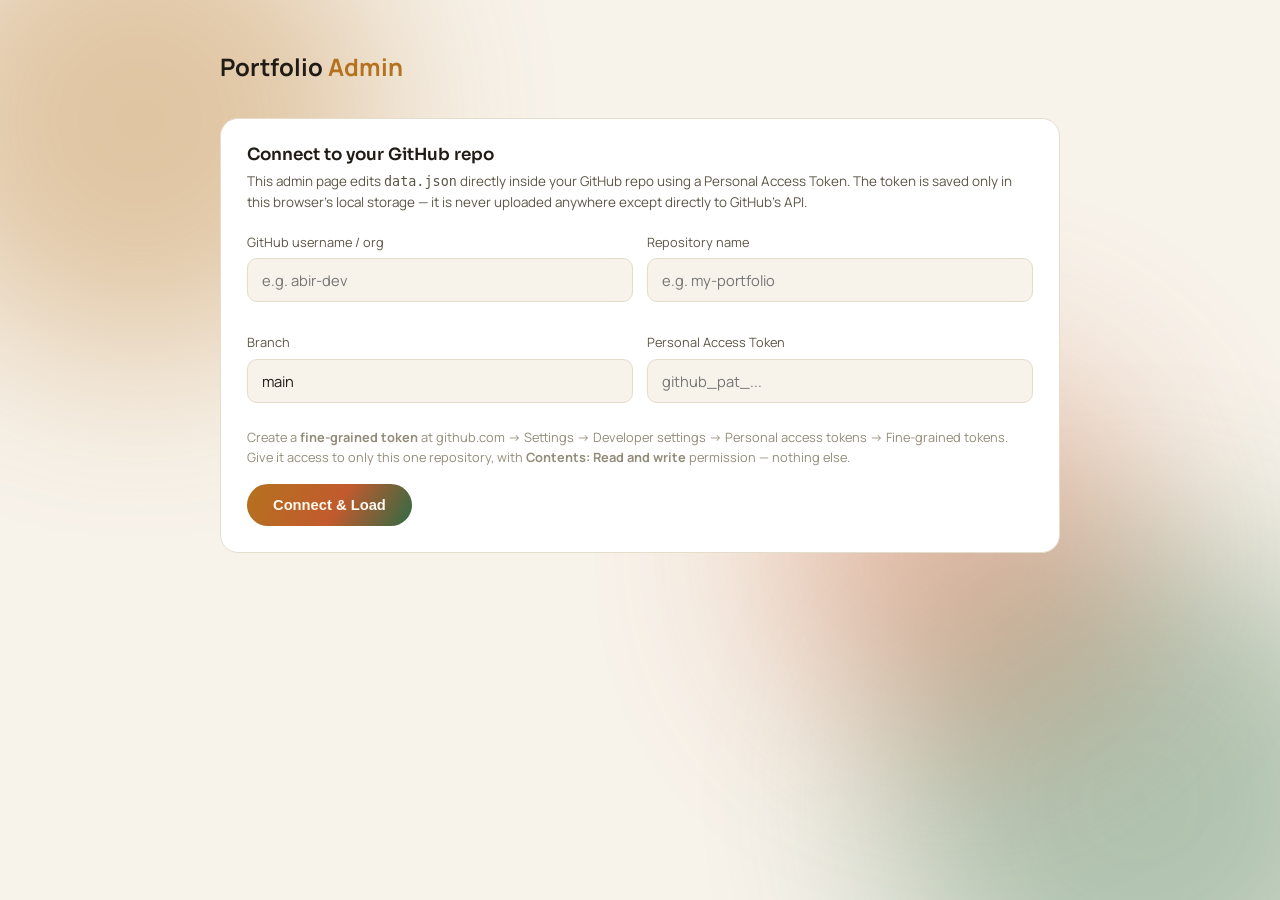
==== admin.html @ fbde4cf9 "Add files via upload" ====
<!DOCTYPE html>
<html lang="en">
<head>
<meta charset="UTF-8">
<meta name="viewport" content="width=device-width, initial-scale=1.0">
<title>Admin — Portfolio Content Editor</title>
<meta name="robots" content="noindex, nofollow">
<link rel="preconnect" href="https://fonts.googleapis.com">
<link rel="preconnect" href="https://fonts.gstatic.com" crossorigin>
<link href="https://fonts.googleapis.com/css2?family=Sora:wght@500;600;700;800&family=Manrope:wght@400;500;600;700&display=swap" rel="stylesheet">
<link rel="stylesheet" href="style.css">
</head>
<body class="admin">
<div class="bg-blobs"><div class="blob b1"></div><div class="blob b2"></div><div class="blob b3"></div></div>

<div class="admin-wrap">
  <div class="admin-header">
    <div class="admin-title">Portfolio <span>Admin</span></div>
    <div id="connState" style="font-size:.82rem;color:var(--text-dim)"></div>
  </div>

  <!-- Setup / connect panel -->
  <div class="panel" id="setupPanel">
    <h2>Connect to your GitHub repo</h2>
    <p class="hint">This admin page edits <code>data.json</code> directly inside your GitHub repo using a Personal Access Token. The token is saved only in this browser's local storage — it is never uploaded anywhere except directly to GitHub's API.</p>
    <div class="grid-2">
      <div class="field">
        <label>GitHub username / org</label>
        <input id="cfgOwner" placeholder="e.g. abir-dev">
      </div>
      <div class="field">
        <label>Repository name</label>
        <input id="cfgRepo" placeholder="e.g. my-portfolio">
      </div>
      <div class="field">
        <label>Branch</label>
        <input id="cfgBranch" placeholder="main" value="main">
      </div>
      <div class="field">
        <label>Personal Access Token</label>
        <input id="cfgToken" type="password" placeholder="github_pat_...">
      </div>
    </div>
    <p class="locked-note">Create a <b>fine-grained token</b> at github.com → Settings → Developer settings → Personal access tokens → Fine-grained tokens. Give it access to only this one repository, with <b>Contents: Read and write</b> permission — nothing else.</p>
    <div style="margin-top:16px;display:flex;gap:10px;flex-wrap:wrap;">
      <button class="btn btn-primary" id="btnConnect">Connect & Load</button>
      <button class="btn btn-ghost" id="btnForget" style="display:none;">Forget saved token</button>
    </div>
    <div class="status-msg" id="setupStatus"></div>
  </div>

  <!-- Editor (hidden until loaded) -->
  <div id="editor" style="display:none;">

    <div class="panel">
      <h2>Profile</h2>
      <p class="hint">Core details shown in the hero and about section.</p>
      <div class="grid-2">
        <div class="field"><label>Full name</label><input id="pName"></div>
        <div class="field"><label>Short name (used in "Hi, I'm ___")</label><input id="pShortName"></div>
        <div class="field"><label>Title / role</label><input id="pTitle"></div>
        <div class="field"><label>Location</label><input id="pLocation"></div>
        <div class="field"><label>Email</label><input id="pEmail"></div>
        <div class="field"><label>Phone numbers (comma separated, for display only)</label><input id="pPhones"></div>
        <div class="field" style="grid-column:1/-1"><label>Photo path (upload the image to the assets/ folder in GitHub first, then point here)</label><input id="pPhoto"></div>
        <div class="field" style="grid-column:1/-1"><label>CV file path (upload your CV PDF to assets/ in GitHub, then point here — powers the "Curriculum Vitae" download button)</label><input id="pCv"></div>
      </div>
      <div class="field"><label>Summary</label><textarea id="pSummary" rows="3"></textarea></div>
    </div>

    <div class="panel">
      <h2>Achievements</h2>
      <p class="hint">Shown as a bold highlight band under About — a big number/value plus what it means. Keep values short (e.g. "3+", "50K+", "98%").</p>
      <div id="achievementsList"></div>
      <button class="btn btn-sm" id="btnAddAchievement">+ Add achievement</button>
    </div>

    <div class="panel">
      <h2>Work / Projects gallery</h2>
      <p class="hint">Organize your real work into folders (categories) people can browse — e.g. Graphic Design, Motion Video Editing. First upload each image to the <code>assets/</code> folder in GitHub (an <code>assets/work/</code> subfolder keeps things tidy), then reference its path here. Leave a folder empty and the site shows a friendly "nothing here yet" placeholder.</p>
      <div id="foldersList"></div>
      <button class="btn btn-sm" id="btnAddFolder">+ Add folder</button>
    </div>

    <div class="panel">
      <h2>Business ventures / links</h2>
      <p class="hint">Add or remove the business pages you want to showcase — e.g. Khalifa, 1% Solution, Sa'ādah. Leave URL blank to show "Link coming soon".</p>
      <div id="venturesList"></div>
      <button class="btn btn-sm" id="btnAddVenture">+ Add venture</button>
    </div>

    <div class="panel">
      <h2>Connect / social links</h2>
      <p class="hint">These show up as icon buttons in your Contact section and footer. Add as many as you like — WhatsApp numbers, Facebook, Instagram, LinkedIn, Telegram, email, Behance, or any other website.</p>
      <div id="socialsList"></div>
      <button class="btn btn-sm" id="btnAddSocial">+ Add social link</button>
    </div>

    <div class="panel">
      <h2>Skills</h2>
      <div id="skillsList"></div>
      <button class="btn btn-sm" id="btnAddSkillGroup">+ Add skill group</button>
    </div>

    <div class="panel">
      <h2>Experience</h2>
      <div id="expList"></div>
      <button class="btn btn-sm" id="btnAddExp">+ Add job</button>
    </div>

    <div class="panel">
      <h2>Education</h2>
      <div id="eduList"></div>
      <button class="btn btn-sm" id="btnAddEdu">+ Add education</button>
    </div>

    <div class="save-bar">
      <div class="save-bar-inner">
        <span id="saveHint" style="font-size:.82rem;color:var(--text-dim)">Unsaved changes are kept only in this tab until you save.</span>
        <button class="btn btn-primary btn-sm" id="btnSave">Save to GitHub</button>
      </div>
    </div>
    <div class="status-msg" id="saveStatus" style="max-width:640px;margin:14px auto 0;"></div>
  </div>
</div>

<script src="admin.js"></script>
</body>
</html>
---- style.css ----
/* ===== Design tokens =====
   Theme is time-driven (Bangladesh clock), not OS preference — see script.js.
   Default (bare :root) = LIGHT (daytime 6am-6pm). [data-theme="dark"] = night. */
:root{
  --bg: #f7f2ea;
  --bg-alt: #f1ebe0;
  --surface: #ffffff;
  --surface-2: #f4eee3;
  --border: #e5ddcc;
  --text: #201c15;
  --text-dim: #5c5647;
  --text-faint: #928c7a;
  --accent: #b5721e;
  --accent-2: #2f6b45;
  --accent-3: #c15a2e;
  --danger: #c23a52;
  --accent-rgb: 181,114,30;
  --accent2-rgb: 47,107,69;
  --accent3-rgb: 193,90,46;
  --danger-rgb: 194,58,82;
  --bg-rgb: 247,242,234;
  --ink-rgb: 20,16,8;
  --grain-rgb: 20,16,8;
  --grad: linear-gradient(120deg, var(--accent), var(--accent-3) 55%, var(--accent-2));
  --shadow: 0 20px 50px -24px rgba(var(--ink-rgb),.22);
  --btn-ink: #fff9f0;
  /* Fixed (non-theme-swapped) accent constants, for surfaces that are
     intentionally inverted relative to the page (e.g. the achievements band) */
  --accent-on-dark: #f2b544;
  --accent-on-light: #b5721e;
  --achieve-accent: var(--accent-on-dark);
  --radius: 18px;
  --radius-sm: 12px;
  --maxw: 1120px;
  --ease: cubic-bezier(.16,.84,.44,1);
}

:root[data-theme="dark"]{
  --bg: #0b0d13;
  --bg-alt: #10131b;
  --surface: #161923;
  --surface-2: #1c202c;
  --border: #292d3a;
  --text: #f0efe9;
  --text-dim: #a3a2ab;
  --text-faint: #6f6e78;
  --accent: #f2b544;
  --accent-2: #4ade80;
  --accent-3: #e8935a;
  --danger: #f2617a;
  --accent-rgb: 242,181,68;
  --accent2-rgb: 74,222,128;
  --accent3-rgb: 232,147,90;
  --danger-rgb: 242,97,122;
  --bg-rgb: 11,13,19;
  --ink-rgb: 0,0,0;
  --grain-rgb: 255,255,255;
  --shadow: 0 20px 60px -20px rgba(0,0,0,.6);
  --btn-ink: #171208;
  --achieve-accent: var(--accent-on-light);
}

*,*::before,*::after{ box-sizing: border-box; }
html{ scroll-behavior: smooth; }
body{
  margin:0;
  background: var(--bg);
  color: var(--text);
  font-family: 'Manrope', -apple-system, BlinkMacSystemFont, 'Segoe UI', Roboto, sans-serif;
  line-height: 1.6;
  -webkit-font-smoothing: antialiased;
  overflow-x: hidden;
  transition: background .5s var(--ease), color .5s var(--ease);
}
h1,h2,h3,h4,.brand,.stat b{ font-family: 'Sora', 'Manrope', sans-serif; text-wrap: balance; }
img{ max-width:100%; display:block; }
a{ color: inherit; text-decoration: none; }
h1,h2,h3,h4{ margin:0; line-height:1.15; font-weight:600; }
p{ margin:0; }
ul{ margin:0; padding:0; list-style:none; }
.container{ max-width: var(--maxw); margin: 0 auto; padding: 0 24px; }
section{ position: relative; padding: 120px 0; }
@media (max-width: 720px){ section{ padding: 80px 0; } }

/* ===== Background ambience ===== */
.bg-blobs{ position: fixed; inset:0; z-index:-2; overflow:hidden; background: var(--bg); }
.blob{
  position:absolute; border-radius:50%; filter: blur(90px); opacity:.35;
  animation: float 18s ease-in-out infinite;
}
.blob.b1{ width:480px; height:480px; background: var(--accent); top:-120px; left:-100px; }
.blob.b2{ width:520px; height:520px; background: var(--accent-2); bottom:-160px; right:-120px; animation-delay: -6s; }
.blob.b3{ width:380px; height:380px; background: var(--accent-3); top:40%; left:60%; animation-delay: -12s; }
@keyframes float{
  0%,100%{ transform: translate(0,0) scale(1); }
  33%{ transform: translate(30px,-40px) scale(1.08); }
  66%{ transform: translate(-25px,25px) scale(0.95); }
}
.grain{ position: fixed; inset:0; z-index:-1; pointer-events:none;
  background-image: radial-gradient(rgba(var(--grain-rgb),.045) 1px, transparent 1px);
  background-size: 3px 3px; }

/* ===== Scroll progress ===== */
.scroll-progress{ position: fixed; top:0; left:0; height:3px; width:0%; background: var(--grad); z-index:110; transition: width .1s linear; }

/* ===== Nav ===== */
.nav{
  position: fixed; top:0; left:0; right:0; z-index: 100;
  backdrop-filter: blur(14px); background: rgba(var(--bg-rgb),.6);
  border-bottom: 1px solid transparent; transition: border-color .3s var(--ease), background .3s;
}
.nav.scrolled{ border-color: var(--border); background: rgba(var(--bg-rgb),.88); }
.nav-inner{ display:flex; align-items:center; justify-content:space-between; height:72px; }
.brand{ font-weight:700; font-size:1.05rem; letter-spacing:.2px; }
.brand span{ background: linear-gradient(100deg, var(--accent), var(--accent-3) 30%, var(--accent-2) 60%, var(--accent) 90%); background-size:250% auto; -webkit-background-clip:text; background-clip:text; color:transparent; animation: shimmer 7s linear infinite; }
.nav-links{ display:flex; gap:32px; }
.nav-links a{ font-size:.92rem; color: var(--text-dim); transition: color .2s; position:relative; }
.nav-links a:hover{ color: var(--text); }
.nav-toggle{ display:none; background:none; border:none; color:var(--text); font-size:1.5rem; cursor:pointer; }
.nav-cv{ font-size:.82rem; font-weight:700; padding:9px 18px; border-radius:999px; background: var(--grad); color: var(--btn-ink); white-space:nowrap; }
@media (max-width:640px){ .nav-cv{ display:none; } }
.theme-toggle{
  display:inline-flex; align-items:center; justify-content:center; width:38px; height:38px; border-radius:50%;
  background: var(--surface); border:1px solid var(--border); color: var(--text-dim); cursor:pointer; flex-shrink:0;
  transition: color .3s, border-color .3s, transform .3s var(--ease);
}
.theme-toggle:hover{ color: var(--accent); border-color: var(--accent); transform: rotate(18deg); }
.theme-toggle svg{ width:17px; height:17px; }
.theme-toggle .i-moon{ display:none; }
:root[data-theme="dark"] .theme-toggle .i-sun{ display:none; }
:root[data-theme="dark"] .theme-toggle .i-moon{ display:block; }
.nav-right{ display:flex; align-items:center; gap:14px; }
@media (max-width: 760px){
  .nav-links{ position:fixed; top:72px; left:0; right:0; background: var(--bg-alt); flex-direction:column; gap:0; border-bottom:1px solid var(--border);
    transform: translateY(-130%); transition: transform .35s var(--ease); }
  .nav-links.open{ transform: translateY(0); }
  .nav-links a{ padding:16px 24px; border-top:1px solid var(--border); }
  .nav-toggle{ display:block; }
}

/* ===== Buttons ===== */
.btn{
  display:inline-flex; align-items:center; gap:8px; padding:13px 26px; border-radius:999px;
  font-weight:600; font-size:.92rem; cursor:pointer; border:1px solid var(--border);
  transition: transform .25s var(--ease), box-shadow .25s var(--ease), border-color .25s;
  background: var(--surface);
}
.btn:hover{ transform: translateY(-3px); border-color: var(--accent); box-shadow: 0 12px 30px -12px rgba(var(--accent-rgb),.35); }
.btn-primary{ background: var(--grad); color: var(--btn-ink); border:none; }
.btn-primary:hover{ box-shadow: 0 14px 34px -10px rgba(var(--accent2-rgb),.45); }
.btn-sm{ padding:9px 18px; font-size:.82rem; }
.btn-ghost{ background:transparent; }
.btn-danger{ background:transparent; border-color: rgba(var(--danger-rgb),.35); color:var(--danger); }
.btn-danger:hover{ border-color:var(--danger); box-shadow:none; }

/* ===== Hero ===== */
.hero{ min-height:100svh; display:flex; align-items:center; padding-top:110px; }
.hero-inner{ position:relative; display:grid; grid-template-columns: 1.15fr .85fr; gap:56px; align-items:center; }
@media (max-width: 860px){ .hero-inner{ grid-template-columns:1fr; text-align:center; } .hero-photo{ order:-1; margin:0 auto; } }
.eyebrow{ display:inline-flex; align-items:center; gap:8px; font-size:.82rem; color: var(--accent); background: rgba(var(--accent-rgb),.1);
  border:1px solid rgba(var(--accent-rgb),.3); padding:7px 16px; border-radius:999px; margin-bottom:22px; }
.eyebrow .dot{ width:7px; height:7px; border-radius:50%; background: var(--accent); box-shadow:0 0 0 0 rgba(var(--accent-rgb),.6); animation: pulse 2s infinite; }
@keyframes pulse{ 0%{ box-shadow:0 0 0 0 rgba(var(--accent-rgb),.5);} 70%{ box-shadow:0 0 0 8px rgba(var(--accent-rgb),0);} 100%{ box-shadow:0 0 0 0 rgba(var(--accent-rgb),0);} }
.hero h1{ font-size: clamp(3rem, 7.8vw, 5.8rem); letter-spacing:-.035em; font-weight:800; line-height:1.03; }
.grad-text, .hero h1 .grad{
  background: linear-gradient(100deg, var(--accent), var(--accent-3) 30%, var(--accent-2) 60%, var(--accent) 90%);
  background-size: 250% auto;
  -webkit-background-clip:text; background-clip:text; color:transparent;
  animation: shimmer 7s linear infinite;
}
@keyframes shimmer{ to{ background-position: -250% center; } }
@media (prefers-reduced-motion: reduce){ .grad-text, .hero h1 .grad{ animation:none; } }
.hero-title{ margin-top:14px; font-size:1.2rem; color: var(--text-dim); font-weight:500; min-height:1.6em; }
.hero-title .cursor{ display:inline-block; width:2px; background:var(--accent); margin-left:2px; animation: blink 1s steps(1) infinite; }
@keyframes blink{ 50%{ opacity:0; } }
.hero p.desc{ margin-top:22px; color: var(--text-dim); max-width:56ch; }
@media (max-width:860px){ .hero p.desc{ margin-inline:auto; } }
.hero-cta{ margin-top:34px; display:flex; gap:14px; flex-wrap:wrap; }
@media (max-width:860px){ .hero-cta{ justify-content:center; } }
.hero-socials{ display:flex; gap:12px; flex-wrap:wrap; margin-top:28px; }
@media (max-width:860px){ .hero-socials{ justify-content:center; } }
.hero-socials a{ width:38px; height:38px; border-radius:50%; display:flex; align-items:center; justify-content:center;
  background: var(--surface); border:1px solid var(--border); color: var(--text-dim); transition: all .25s var(--ease); }
.hero-socials a svg{ width:16px; height:16px; }
.hero-socials a:hover{ color: var(--btn-ink); background: var(--grad); border-color: transparent; transform: translateY(-3px); }
.hero-photo{ position:relative; width:min(370px,82vw); aspect-ratio:1/1; justify-self:center; margin-top:14px; }
.hero-photo .blob-shape{
  position:absolute; inset:-6%; z-index:0; background: var(--accent-2);
  border-radius: 63% 37% 54% 46% / 55% 45% 55% 45%;
  animation: blobMorph 12s ease-in-out infinite;
}
@keyframes blobMorph{
  0%,100%{ border-radius: 63% 37% 54% 46% / 55% 45% 55% 45%; }
  50%{ border-radius: 45% 55% 40% 60% / 50% 55% 45% 50%; }
}
.hero-photo .ring{ position:absolute; inset:-14px; z-index:0; border-radius:50%; background: var(--grad); opacity:.28; filter:blur(26px); animation: spin 10s linear infinite; }
@keyframes spin{ to{ transform: rotate(360deg); } }
.hero-photo img{ position:relative; z-index:1; width:92%; height:92%; margin:4%; object-fit:cover; border-radius:50% 50% 46% 54% / 54% 46% 54% 46%;
  border:1px solid var(--border); box-shadow: var(--shadow); filter: grayscale(.15) contrast(1.08) saturate(1.05); }
.hero-photo .badge{ position:absolute; bottom:-2px; left:50%; transform:translateX(-50%); background: var(--surface); border:1px solid var(--border); border-radius:16px;
  padding:12px 16px; font-size:.8rem; box-shadow: var(--shadow); z-index:3; white-space:nowrap; }
.hero-script{
  position:absolute; right:-6px; top:8%; z-index:1; writing-mode: vertical-rl;
  font-family:'Caveat','Sora',cursive; font-size:1.9rem; font-weight:700; color: var(--accent-2); opacity:.8; letter-spacing:.02em;
}
@media (max-width:1180px){ .hero-script{ display:none; } }
.hero-badge{
  position:absolute; display:flex; align-items:center; justify-content:center; z-index:2;
  width:46px; height:46px; border-radius:13px; background: var(--surface); border:1px solid var(--border);
  font-family:'Sora',sans-serif; font-weight:700; font-size:.92rem; color: var(--accent); box-shadow: var(--shadow);
  animation: badgeFloat 5s ease-in-out infinite;
}
.hero-badge.hb-1{ top:8%; left:-10%; animation-delay:0s; --r:-8deg; }
.hero-badge.hb-2{ top:44%; right:-13%; animation-delay:.6s; --r:6deg; }
.hero-badge.hb-4{ bottom:10%; left:-13%; animation-delay:1.8s; --r:-5deg; }
@keyframes badgeFloat{ 0%,100%{ transform: translateY(0) rotate(var(--r,0deg)); } 50%{ transform: translateY(-10px) rotate(var(--r,0deg)); } }
@media (max-width:860px){ .hero-badge{ display:none; } }
@media (prefers-reduced-motion: reduce){ .hero-badge{ animation:none; } }
.scroll-cue{ position:absolute; bottom:34px; left:50%; transform:translateX(-50%); display:flex; flex-direction:column; align-items:center; gap:8px;
  color: var(--text-faint); font-size:.75rem; letter-spacing:.14em; text-transform:uppercase; }
.scroll-cue .line{ width:1px; height:34px; background: linear-gradient(var(--text-faint), transparent); animation: scrolldown 1.8s infinite; }
@keyframes scrolldown{ 0%{ transform: scaleY(0); transform-origin:top; } 50%{ transform: scaleY(1); transform-origin:top; } 51%{ transform-origin:bottom; }
  100%{ transform: scaleY(0); transform-origin:bottom; } }

/* ===== Marquee ribbon ===== */
.marquee{
  position:relative; border-block:1px solid var(--border); background: var(--surface);
  overflow:hidden; padding:18px 0;
  -webkit-mask-image: linear-gradient(90deg, transparent, #000 8%, #000 92%, transparent);
  mask-image: linear-gradient(90deg, transparent, #000 8%, #000 92%, transparent);
}
.marquee-track{ display:flex; width:max-content; gap:0; animation: marquee 34s linear infinite; }
.marquee:hover .marquee-track{ animation-play-state: paused; }
.marquee-item{ display:flex; align-items:center; gap:14px; padding:0 28px; font-family:'Sora',sans-serif; font-weight:600; font-size:1rem; color: var(--text-dim); white-space:nowrap; }
.marquee-item::after{ content:'✦'; margin-left:14px; color: var(--accent); font-size:.7rem; }
@keyframes marquee{ to{ transform: translateX(-50%); } }
@media (prefers-reduced-motion: reduce){ .marquee-track{ animation:none; } }

/* ===== Section headers ===== */
.sec-head{ margin-bottom:56px; max-width:640px; }
.sec-tag{ font-size:.8rem; text-transform:uppercase; letter-spacing:.16em; color: var(--accent); font-weight:600; }
.sec-head h2{ font-size: clamp(1.8rem,3.4vw,2.4rem); margin-top:10px; }
.sec-head p{ margin-top:14px; color: var(--text-dim); }

/* ===== Reveal animation ===== */
.reveal{ opacity:0; transform: translateY(28px); transition: opacity .7s var(--ease), transform .7s var(--ease); }
.reveal.in{ opacity:1; transform:none; }
.stagger > *{ transition-delay: calc(var(--i,0) * 70ms); }

/* ===== About / stats ===== */
.about-grid{ display:grid; grid-template-columns: 1fr 1fr; gap:40px; }
@media (max-width:820px){ .about-grid{ grid-template-columns:1fr; } }
.stat-row{ display:grid; grid-template-columns: repeat(3,1fr); gap:16px; margin-top:32px; }
.stat{ background: var(--surface); border:1px solid var(--border); border-radius: var(--radius-sm); padding:20px 16px; text-align:center; }
.stat b{ display:block; font-size:1.6rem; font-variant-numeric: tabular-nums; background: linear-gradient(100deg, var(--accent), var(--accent-3) 30%, var(--accent-2) 60%, var(--accent) 90%); background-size:250% auto; -webkit-background-clip:text; background-clip:text; color:transparent; animation: shimmer 7s linear infinite; }
.stat span{ font-size:.78rem; color: var(--text-dim); }
.info-list{ display:flex; flex-direction:column; gap:14px; }
.info-list li{ display:flex; gap:12px; align-items:flex-start; color: var(--text-dim); font-size:.94rem; }
.info-list b{ color: var(--text); min-width:110px; display:inline-block; }

/* ===== Achievements (icon cards) ===== */
#achievements{ padding-top:0; }
.achieve-grid{ display:grid; grid-template-columns: repeat(auto-fit,minmax(220px,1fr)); gap:22px; }
.achieve-card{
  background: var(--surface); border:1px solid var(--border); border-radius: var(--radius);
  padding:30px 26px; box-shadow: var(--shadow); transition: transform .3s var(--ease), border-color .3s;
}
.achieve-card:hover{ transform: translateY(-6px); border-color: var(--accent-2); }
.achieve-icon{
  width:52px; height:52px; border-radius:50%; display:flex; align-items:center; justify-content:center;
  background: rgba(var(--accent2-rgb),.12); color: var(--accent-2); margin-bottom:18px;
}
.achieve-icon svg{ width:24px; height:24px; }
.achieve-value{ font-family:'Sora',sans-serif; font-weight:800; font-size: clamp(1.8rem,3.2vw,2.4rem); font-variant-numeric: tabular-nums; color: var(--text); }
.achieve-label{ margin-top:6px; font-size:.86rem; color: var(--text-dim); line-height:1.4; }

/* ===== Skills ===== */
.skills-grid{ display:grid; grid-template-columns: repeat(auto-fit,minmax(240px,1fr)); gap:20px; }
.skill-card{ background: var(--surface); border:1px solid var(--border); border-radius: var(--radius); padding:26px; transition: transform .3s var(--ease), border-color .3s; }
.skill-card:hover{ transform: translateY(-6px); border-color: var(--accent); }
.skill-card h3{ font-size:1rem; margin-bottom:16px; color: var(--accent); }
.tag-row{ display:flex; flex-wrap:wrap; gap:8px; }
.tag{ font-size:.78rem; padding:6px 12px; border-radius:999px; background: var(--surface-2); border:1px solid var(--border); color: var(--text-dim); }

/* ===== Timeline ===== */
.timeline{ position:relative; padding-left:32px; border-left:2px solid var(--border); display:flex; flex-direction:column; gap:36px; }
.tl-item{ position:relative; }
.tl-item::before{ content:''; position:absolute; left:-38px; top:4px; width:14px; height:14px; border-radius:50%; background: var(--bg);
  border:3px solid var(--accent); }
.tl-role{ font-size:1.05rem; font-weight:600; }
.tl-meta{ display:flex; flex-wrap:wrap; gap:8px; margin:6px 0 14px; font-size:.82rem; color: var(--accent-2); }
.tl-meta span:nth-child(2){ color: var(--text-faint); }
.tl-item ul{ display:flex; flex-direction:column; gap:6px; }
.tl-item ul li{ color: var(--text-dim); font-size:.92rem; position:relative; padding-left:18px; }
.tl-item ul li::before{ content:'—'; position:absolute; left:0; color: var(--text-faint); }

.edu-grid{ display:grid; grid-template-columns:repeat(auto-fit,minmax(260px,1fr)); gap:18px; margin-top:48px; }
.edu-card{ background: var(--surface); border:1px solid var(--border); border-radius: var(--radius-sm); padding:22px; }
.edu-card h4{ font-size:.98rem; }
.edu-card p{ color: var(--text-dim); font-size:.86rem; margin-top:6px; }

/* ===== Work / Projects gallery ===== */
.folder-tabs{ display:flex; flex-wrap:wrap; gap:10px; margin-bottom:32px; }
.folder-tab{
  padding:9px 20px; border-radius:999px; border:1px solid var(--border); background: var(--surface);
  color: var(--text-dim); font-size:.86rem; font-weight:600; cursor:pointer; transition: all .25s var(--ease);
}
.folder-tab:hover{ border-color: var(--accent); color: var(--text); }
.folder-tab.active{ background: var(--grad); color: var(--btn-ink); border-color: transparent; }
.work-grid{ display:grid; grid-template-columns: repeat(auto-fill,minmax(240px,1fr)); gap:20px; }
.work-card{
  position:relative; border-radius: var(--radius-sm); overflow:hidden; aspect-ratio: 4/3; cursor:pointer;
  border:1px solid var(--border); background: var(--surface-2);
}
.work-card img{ width:100%; height:100%; object-fit:cover; transition: transform .5s var(--ease); }
.work-card:hover img{ transform: scale(1.07); }
.work-card figcaption{
  position:absolute; left:0; right:0; bottom:0; padding:14px 16px; font-size:.84rem; font-weight:600;
  color:#fff; background: linear-gradient(to top, rgba(0,0,0,.72), transparent);
}
.work-empty{
  grid-column: 1/-1; border-radius: var(--radius); padding:56px 24px;
  text-align:center; color:#fff; box-shadow: var(--shadow);
}
.work-empty-icon{
  width:56px; height:56px; margin:0 auto 18px; border-radius:14px; background: rgba(255,255,255,.16);
  display:flex; align-items:center; justify-content:center; font-family:'Sora',sans-serif; font-weight:800; font-size:1.3rem;
}
.work-empty-title{ font-family:'Sora',sans-serif; font-weight:700; font-size:1.1rem; }
.work-empty-sub{ margin-top:8px; font-size:.86rem; opacity:.85; }
.lightbox{
  position:fixed; inset:0; z-index:200; display:flex; align-items:center; justify-content:center;
  background: rgba(var(--ink-rgb),.82); opacity:0; pointer-events:none; transition: opacity .3s;
  padding:32px;
}
.lightbox.open{ opacity:1; pointer-events:auto; }
.lightbox figure{ margin:0; max-width:min(900px,92vw); max-height:88vh; }
.lightbox img{ max-width:100%; max-height:78vh; border-radius:10px; display:block; margin:0 auto; }
.lightbox figcaption{ color:#fff; text-align:center; margin-top:14px; font-size:.9rem; opacity:.85; }
.lightbox-close{
  position:absolute; top:22px; right:26px; background:none; border:none; color:#fff; font-size:2rem;
  cursor:pointer; line-height:1;
}

/* ===== Ventures ===== */
.venture-grid{ display:grid; grid-template-columns: repeat(auto-fit,minmax(260px,1fr)); gap:24px; }
.venture-card{ position:relative; background: var(--surface); border:1px solid var(--border); border-radius: var(--radius); padding:32px 26px;
  overflow:hidden; transition: transform .35s var(--ease), border-color .35s; }
.venture-card:hover{ transform: translateY(-8px); border-color: var(--accent-2); }
.venture-card::after{ content:''; position:absolute; inset:0; background: var(--grad); opacity:0; transition: opacity .35s; z-index:0; }
.venture-card:hover::after{ opacity:.06; }
.venture-icon{ font-size:2.1rem; margin-bottom:16px; }
.venture-card h3{ font-size:1.15rem; margin-bottom:8px; position:relative; z-index:1; }
.venture-card p{ color: var(--text-dim); font-size:.9rem; margin-bottom:20px; position:relative; z-index:1; }
.venture-link{ font-size:.85rem; font-weight:600; color: var(--accent); display:inline-flex; align-items:center; gap:6px; position:relative; z-index:1; }
.venture-link .arrow{ transition: transform .25s; }
.venture-card:hover .venture-link .arrow{ transform: translateX(4px); }
.venture-soon{ font-size:.8rem; color: var(--text-faint); font-style:italic; }

/* ===== Contact ===== */
.contact-box{ background: var(--surface); border:1px solid var(--border); border-radius: var(--radius); padding: 52px; text-align:center; }
@media (max-width:640px){ .contact-box{ padding:34px 22px; } }
.contact-box h2{ font-size: clamp(1.6rem,3vw,2.2rem); }
.contact-box p{ color: var(--text-dim); margin-top:12px; max-width:52ch; margin-inline:auto; }
.contact-actions{ display:flex; flex-wrap:wrap; gap:14px; justify-content:center; margin-top:32px; }

/* ===== Connect (socials) ===== */
.connect-grid{ display:flex; flex-wrap:wrap; gap:20px; justify-content:center; margin-top:40px; }
.connect-item{ display:flex; flex-direction:column; align-items:center; gap:10px; width:92px; }
.connect-icon{
  width:58px; height:58px; border-radius:50%; display:flex; align-items:center; justify-content:center;
  background: var(--bg-alt); border:1px solid var(--border); color: var(--text);
  box-shadow: var(--shadow);
  transition: transform .3s var(--ease), color .3s, border-color .3s, box-shadow .3s;
}
.connect-icon svg{ width:24px; height:24px; }
.connect-item:hover .connect-icon{
  transform: translateY(-6px) scale(1.06); color: var(--accent); border-color: var(--accent);
  box-shadow: 0 12px 28px -12px rgba(var(--accent-rgb),.45);
}
.connect-label{ font-size:.74rem; color: var(--text-faint); text-align:center; }

footer{ padding:36px 0; text-align:center; color: var(--text-faint); font-size:.82rem; border-top:1px solid var(--border); }
footer a{ color: var(--text-dim); }
footer a:hover{ color: var(--accent); }
.footer-social{ display:flex; gap:14px; justify-content:center; margin-bottom:16px; }
.footer-social a{ width:34px; height:34px; border-radius:50%; display:flex; align-items:center; justify-content:center;
  background: var(--surface); border:1px solid var(--border); color: var(--text-dim); transition: color .25s, border-color .25s, transform .25s; }
.footer-social a:hover{ color: var(--accent); border-color: var(--accent); transform: translateY(-3px); }
.footer-social svg{ width:15px; height:15px; }

/* ===== Ambient cursor glow (fine-pointer only) ===== */
.cursor-glow{
  position: fixed; top:0; left:0; width:520px; height:520px; margin:-260px 0 0 -260px;
  border-radius:50%; pointer-events:none; z-index:-1; opacity:0;
  background: radial-gradient(circle, rgba(var(--accent-rgb),.16), transparent 70%);
  transition: opacity .4s; will-change: transform;
}
.cursor-glow.active{ opacity:1; }

/* ===== Venture card tilt support ===== */
.venture-card{ transform-style: preserve-3d; will-change: transform; }

/* ===== Toast (email-copied feedback) ===== */
.toast{
  position: fixed; left:50%; bottom:28px; transform: translate(-50%, 12px); z-index:300;
  background: var(--text); color: var(--bg); padding:12px 22px; border-radius:999px; font-size:.86rem; font-weight:600;
  box-shadow: var(--shadow); opacity:0; pointer-events:none; transition: opacity .3s, transform .3s var(--ease);
}
.toast.show{ opacity:1; transform: translate(-50%, 0); }

/* ===================== ADMIN PANEL ===================== */
body.admin{ background: var(--bg-alt); }
.admin-wrap{ max-width: 880px; margin: 0 auto; padding: 48px 20px 90px; }
.admin-header{ display:flex; align-items:center; justify-content:space-between; margin-bottom:32px; flex-wrap:wrap; gap:16px; }
.admin-title{ font-size:1.5rem; font-weight:700; }
.admin-title span{ color: var(--accent); }
.panel{ background: var(--surface); border:1px solid var(--border); border-radius: var(--radius); padding:26px; margin-bottom:26px; }
.panel h2{ font-size:1.05rem; margin-bottom:6px; }
.panel .hint{ color: var(--text-dim); font-size:.84rem; margin-bottom:18px; }
.field{ margin-bottom:16px; }
.field label{ display:block; font-size:.8rem; color: var(--text-dim); margin-bottom:6px; }
.field input, .field textarea{
  width:100%; background: var(--bg); border:1px solid var(--border); border-radius:10px; padding:11px 14px;
  color: var(--text); font-family:inherit; font-size:.92rem; resize: vertical;
}
.field input:focus, .field textarea:focus{ outline:none; border-color: var(--accent); }
.grid-2{ display:grid; grid-template-columns:1fr 1fr; gap:14px; }
@media (max-width:600px){ .grid-2{ grid-template-columns:1fr; } }
.row-card{ border:1px solid var(--border); border-radius:12px; padding:16px; margin-bottom:12px; background: var(--surface-2); }
.row-card-head{ display:flex; justify-content:space-between; align-items:center; margin-bottom:10px; }
.row-card-head b{ font-size:.85rem; color: var(--text-dim); }
.list-tags-edit{ display:flex; flex-wrap:wrap; gap:8px; margin-top:8px; }
.list-tags-edit .tag{ display:flex; align-items:center; gap:6px; cursor:default; }
.list-tags-edit .tag button{ background:none; border:none; color: var(--text-faint); cursor:pointer; font-size:.9rem; line-height:1; }
.add-inline{ display:flex; gap:8px; margin-top:8px; }
.add-inline input{ flex:1; }
.status-msg{ font-size:.85rem; padding:10px 14px; border-radius:10px; margin-top:10px; display:none; }
.status-msg.show{ display:block; }
.status-msg.ok{ background: rgba(var(--accent-rgb),.1); color: var(--accent); border:1px solid rgba(var(--accent-rgb),.3); }
.status-msg.err{ background: rgba(var(--danger-rgb),.1); color: var(--danger); border:1px solid rgba(var(--danger-rgb),.3); }
.locked-note{ font-size:.8rem; color: var(--text-faint); margin-top:8px; }
.spinner{ width:14px; height:14px; border-radius:50%; border:2px solid rgba(255,255,255,.25); border-top-color: var(--text); display:inline-block; animation: spin .7s linear infinite; margin-right:8px; vertical-align:-2px; }
.save-bar{ position: sticky; bottom:18px; display:flex; justify-content:center; z-index:50; }
.save-bar-inner{ background: var(--surface); border:1px solid var(--border); border-radius:999px; padding:10px 12px; box-shadow: var(--shadow); display:flex; gap:10px; align-items:center; }
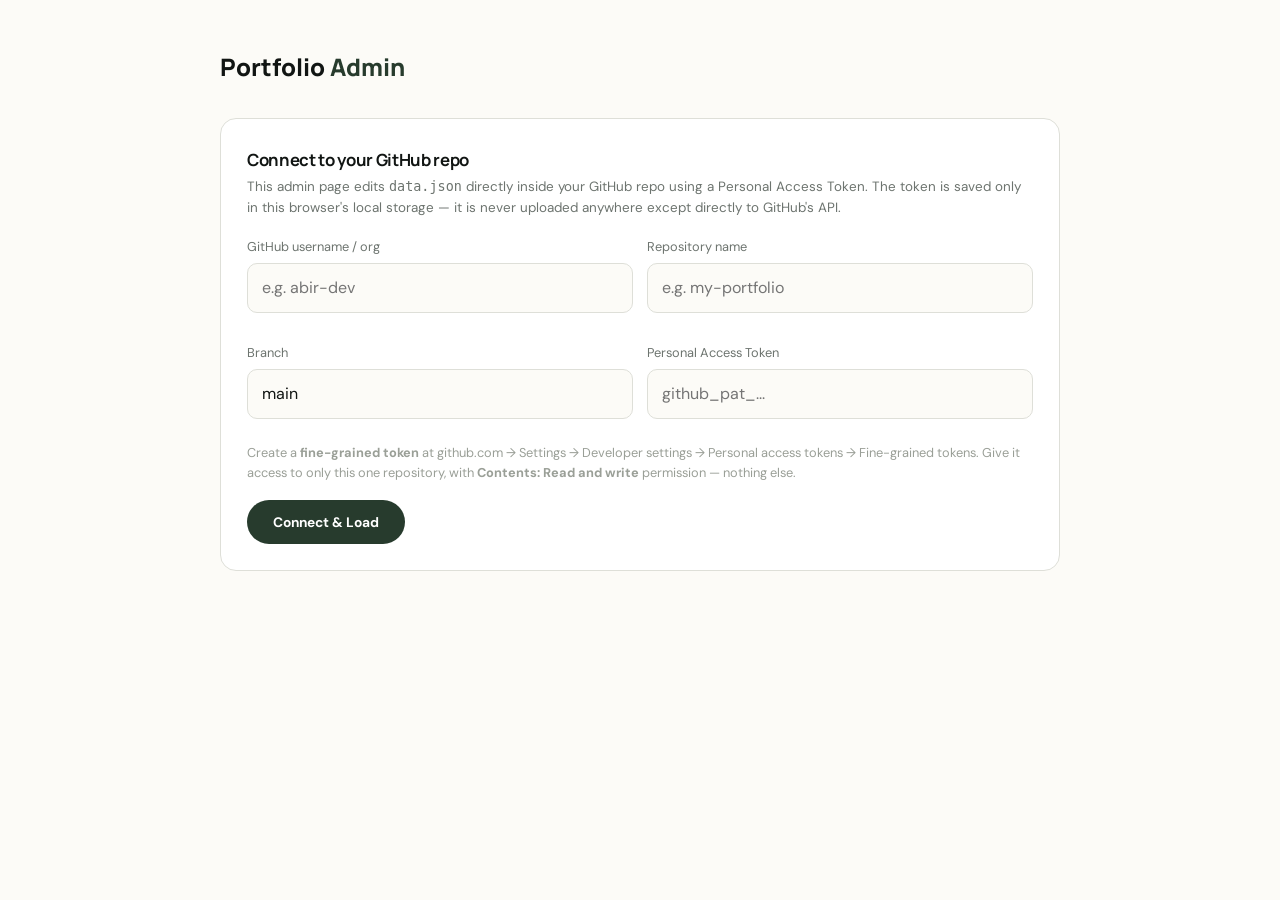
==== commit dccd6dd4: "Add files via upload" ====
--- a/admin.html
+++ b/admin.html
@@ -7,12 +7,10 @@
 <meta name="robots" content="noindex, nofollow">
 <link rel="preconnect" href="https://fonts.googleapis.com">
 <link rel="preconnect" href="https://fonts.gstatic.com" crossorigin>
-<link href="https://fonts.googleapis.com/css2?family=Sora:wght@500;600;700;800&family=Manrope:wght@400;500;600;700&display=swap" rel="stylesheet">
+<link href="https://fonts.googleapis.com/css2?family=DM+Sans:wght@400;500;600;700&family=Manrope:wght@500;600;700;800&display=swap" rel="stylesheet">
 <link rel="stylesheet" href="style.css">
 </head>
 <body class="admin">
-<div class="bg-blobs"><div class="blob b1"></div><div class="blob b2"></div><div class="blob b3"></div></div>
-
 <div class="admin-wrap">
   <div class="admin-header">
     <div class="admin-title">Portfolio <span>Admin</span></div>
@@ -59,13 +57,25 @@
         <div class="field"><label>Full name</label><input id="pName"></div>
         <div class="field"><label>Short name (used in "Hi, I'm ___")</label><input id="pShortName"></div>
         <div class="field"><label>Title / role</label><input id="pTitle"></div>
+        <div class="field" style="grid-column:1/-1"><label>Rotating hero titles (comma separated — typed out one by one under your name, e.g. "Senior Graphic Designer, Motion Video Editor, Basic HTML Developer")</label><input id="pRoles"></div>
         <div class="field"><label>Location</label><input id="pLocation"></div>
         <div class="field"><label>Email</label><input id="pEmail"></div>
         <div class="field"><label>Phone numbers (comma separated, for display only)</label><input id="pPhones"></div>
+        <div class="field"><label>Languages</label><input id="pLanguages"></div>
         <div class="field" style="grid-column:1/-1"><label>Photo path (upload the image to the assets/ folder in GitHub first, then point here)</label><input id="pPhoto"></div>
         <div class="field" style="grid-column:1/-1"><label>CV file path (upload your CV PDF to assets/ in GitHub, then point here — powers the "Curriculum Vitae" download button)</label><input id="pCv"></div>
       </div>
-      <div class="field"><label>Summary</label><textarea id="pSummary" rows="3"></textarea></div>
+      <div class="field"><label>Summary (used in the hero section)</label><textarea id="pSummary" rows="3"></textarea></div>
+      <div class="field"><label>About bio (used in the "Who I Am" section — a more personal paragraph)</label><textarea id="pAboutBio" rows="3"></textarea></div>
+      <div class="field"><label>Quote (shown in the dark contact strip)</label><input id="pQuote"></div>
+      <div class="field"><label>Interests (shown in the footer)</label><textarea id="pInterests" rows="2"></textarea></div>
+    </div>
+
+    <div class="panel">
+      <h2>Personal Strengths</h2>
+      <p class="hint">Short highlight lines shown as a checklist between Skills and Experience.</p>
+      <div id="strengthsListAdmin"></div>
+      <button class="btn btn-sm" id="btnAddStrength">+ Add strength</button>
     </div>
 
     <div class="panel">
--- a/style.css
+++ b/style.css
@@ -2,62 +2,56 @@
    Theme is time-driven (Bangladesh clock), not OS preference — see script.js.
    Default (bare :root) = LIGHT (daytime 6am-6pm). [data-theme="dark"] = night. */
 :root{
-  --bg: #f7f2ea;
-  --bg-alt: #f1ebe0;
+  --bg: #f7f5ef;
+  --bg-alt: #fcfbf7;
   --surface: #ffffff;
-  --surface-2: #f4eee3;
-  --border: #e5ddcc;
-  --text: #201c15;
-  --text-dim: #5c5647;
-  --text-faint: #928c7a;
-  --accent: #b5721e;
-  --accent-2: #2f6b45;
-  --accent-3: #c15a2e;
+  --surface-2: #f1efe7;
+  --border: #dedfd8;
+  --text: #111513;
+  --text-dim: #6d746f;
+  --text-faint: #9a9f97;
+  --accent: #a38b58;
+  --accent-2: #273b2d;
+  --accent-3: #526650;
   --danger: #c23a52;
-  --accent-rgb: 181,114,30;
-  --accent2-rgb: 47,107,69;
-  --accent3-rgb: 193,90,46;
+  --accent-rgb: 163,139,88;
+  --accent2-rgb: 39,59,45;
+  --accent3-rgb: 82,102,80;
   --danger-rgb: 194,58,82;
-  --bg-rgb: 247,242,234;
-  --ink-rgb: 20,16,8;
-  --grain-rgb: 20,16,8;
+  --bg-rgb: 247,245,239;
+  --ink-rgb: 17,21,19;
+  --grain-rgb: 17,21,19;
   --grad: linear-gradient(120deg, var(--accent), var(--accent-3) 55%, var(--accent-2));
-  --shadow: 0 20px 50px -24px rgba(var(--ink-rgb),.22);
-  --btn-ink: #fff9f0;
-  /* Fixed (non-theme-swapped) accent constants, for surfaces that are
-     intentionally inverted relative to the page (e.g. the achievements band) */
-  --accent-on-dark: #f2b544;
-  --accent-on-light: #b5721e;
-  --achieve-accent: var(--accent-on-dark);
-  --radius: 18px;
-  --radius-sm: 12px;
-  --maxw: 1120px;
+  --shadow: 0 20px 50px -24px rgba(var(--ink-rgb),.18);
+  --btn-ink: #fff;
+  --radius: 16px;
+  --radius-sm: 10px;
+  --maxw: 1160px;
   --ease: cubic-bezier(.16,.84,.44,1);
 }
 
 :root[data-theme="dark"]{
-  --bg: #0b0d13;
-  --bg-alt: #10131b;
-  --surface: #161923;
-  --surface-2: #1c202c;
-  --border: #292d3a;
-  --text: #f0efe9;
-  --text-dim: #a3a2ab;
-  --text-faint: #6f6e78;
-  --accent: #f2b544;
-  --accent-2: #4ade80;
-  --accent-3: #e8935a;
+  --bg: #0e1310;
+  --bg-alt: #12171a;
+  --surface: #171d19;
+  --surface-2: #1b211c;
+  --border: #2a322c;
+  --text: #f2f1ea;
+  --text-dim: #a7ada4;
+  --text-faint: #70766d;
+  --accent: #d8b877;
+  --accent-2: #5c8a68;
+  --accent-3: #8fb08f;
   --danger: #f2617a;
-  --accent-rgb: 242,181,68;
-  --accent2-rgb: 74,222,128;
-  --accent3-rgb: 232,147,90;
+  --accent-rgb: 216,184,119;
+  --accent2-rgb: 92,138,104;
+  --accent3-rgb: 143,176,143;
   --danger-rgb: 242,97,122;
-  --bg-rgb: 11,13,19;
+  --bg-rgb: 14,19,16;
   --ink-rgb: 0,0,0;
   --grain-rgb: 255,255,255;
   --shadow: 0 20px 60px -20px rgba(0,0,0,.6);
   --btn-ink: #171208;
-  --achieve-accent: var(--accent-on-light);
 }
 
 *,*::before,*::after{ box-sizing: border-box; }
@@ -66,380 +60,288 @@
   margin:0;
   background: var(--bg);
   color: var(--text);
-  font-family: 'Manrope', -apple-system, BlinkMacSystemFont, 'Segoe UI', Roboto, sans-serif;
+  font-family: 'DM Sans', -apple-system, BlinkMacSystemFont, 'Segoe UI', Roboto, sans-serif;
   line-height: 1.6;
   -webkit-font-smoothing: antialiased;
   overflow-x: hidden;
   transition: background .5s var(--ease), color .5s var(--ease);
 }
-h1,h2,h3,h4,.brand,.stat b{ font-family: 'Sora', 'Manrope', sans-serif; text-wrap: balance; }
+h1,h2,h3,h4{ font-family: 'Manrope', 'DM Sans', sans-serif; margin:0; line-height:1.15; font-weight:700; text-wrap: balance; }
 img{ max-width:100%; display:block; }
 a{ color: inherit; text-decoration: none; }
-h1,h2,h3,h4{ margin:0; line-height:1.15; font-weight:600; }
 p{ margin:0; }
 ul{ margin:0; padding:0; list-style:none; }
-.container{ max-width: var(--maxw); margin: 0 auto; padding: 0 24px; }
-section{ position: relative; padding: 120px 0; }
-@media (max-width: 720px){ section{ padding: 80px 0; } }
-
-/* ===== Background ambience ===== */
-.bg-blobs{ position: fixed; inset:0; z-index:-2; overflow:hidden; background: var(--bg); }
-.blob{
-  position:absolute; border-radius:50%; filter: blur(90px); opacity:.35;
-  animation: float 18s ease-in-out infinite;
-}
-.blob.b1{ width:480px; height:480px; background: var(--accent); top:-120px; left:-100px; }
-.blob.b2{ width:520px; height:520px; background: var(--accent-2); bottom:-160px; right:-120px; animation-delay: -6s; }
-.blob.b3{ width:380px; height:380px; background: var(--accent-3); top:40%; left:60%; animation-delay: -12s; }
-@keyframes float{
-  0%,100%{ transform: translate(0,0) scale(1); }
-  33%{ transform: translate(30px,-40px) scale(1.08); }
-  66%{ transform: translate(-25px,25px) scale(0.95); }
-}
-.grain{ position: fixed; inset:0; z-index:-1; pointer-events:none;
-  background-image: radial-gradient(rgba(var(--grain-rgb),.045) 1px, transparent 1px);
-  background-size: 3px 3px; }
-
-/* ===== Scroll progress ===== */
-.scroll-progress{ position: fixed; top:0; left:0; height:3px; width:0%; background: var(--grad); z-index:110; transition: width .1s linear; }
-
-/* ===== Nav ===== */
-.nav{
-  position: fixed; top:0; left:0; right:0; z-index: 100;
-  backdrop-filter: blur(14px); background: rgba(var(--bg-rgb),.6);
-  border-bottom: 1px solid transparent; transition: border-color .3s var(--ease), background .3s;
-}
-.nav.scrolled{ border-color: var(--border); background: rgba(var(--bg-rgb),.88); }
-.nav-inner{ display:flex; align-items:center; justify-content:space-between; height:72px; }
-.brand{ font-weight:700; font-size:1.05rem; letter-spacing:.2px; }
-.brand span{ background: linear-gradient(100deg, var(--accent), var(--accent-3) 30%, var(--accent-2) 60%, var(--accent) 90%); background-size:250% auto; -webkit-background-clip:text; background-clip:text; color:transparent; animation: shimmer 7s linear infinite; }
-.nav-links{ display:flex; gap:32px; }
-.nav-links a{ font-size:.92rem; color: var(--text-dim); transition: color .2s; position:relative; }
-.nav-links a:hover{ color: var(--text); }
-.nav-toggle{ display:none; background:none; border:none; color:var(--text); font-size:1.5rem; cursor:pointer; }
-.nav-cv{ font-size:.82rem; font-weight:700; padding:9px 18px; border-radius:999px; background: var(--grad); color: var(--btn-ink); white-space:nowrap; }
-@media (max-width:640px){ .nav-cv{ display:none; } }
+.container{ width: min(var(--maxw), calc(100% - 44px)); margin: 0 auto; }
+.section{ padding: 90px 0; }
+@media (max-width: 720px){ .section{ padding: 60px 0; } }
+
+/* ===== Header / Nav ===== */
+header{ position: sticky; top:0; z-index:100; background: rgba(var(--bg-rgb),.9); backdrop-filter: blur(16px);
+  border-bottom: 1px solid var(--border); transition: background .3s, border-color .3s; }
+.nav{ height:76px; display:flex; align-items:center; justify-content:space-between; gap:20px; }
+.brand{ display:flex; align-items:center; gap:12px; font-family:'Manrope',sans-serif; font-weight:800; font-size:.98rem; }
+.logo{ width:39px; height:39px; flex-shrink:0; border:2px solid var(--text); display:grid; place-items:center; border-radius:50%; font-weight:800; letter-spacing:-1px; }
+.brand small{ display:block; font-family:'DM Sans',sans-serif; color: var(--text-dim); font-size:9px; font-weight:500; letter-spacing:1.5px; text-transform:uppercase; }
+#navLinks{ display:flex; gap:26px; font-size:.8rem; color: var(--text-dim); font-weight:500; }
+#navLinks a:hover{ color: var(--text); }
+.cv-btn{ background: var(--text); color: var(--bg); border-radius:999px; padding:11px 18px; font-size:.76rem; font-weight:700;
+  display:inline-flex; align-items:center; gap:6px; white-space:nowrap; transition: transform .2s, opacity .2s; }
+.cv-btn:hover{ transform: translateY(-2px); opacity:.88; }
+@media (max-width:640px){ .cv-btn{ display:none; } }
+.nav-right{ display:flex; align-items:center; gap:12px; }
 .theme-toggle{
-  display:inline-flex; align-items:center; justify-content:center; width:38px; height:38px; border-radius:50%;
-  background: var(--surface); border:1px solid var(--border); color: var(--text-dim); cursor:pointer; flex-shrink:0;
+  display:inline-flex; align-items:center; justify-content:center; width:36px; height:36px; border-radius:50%;
+  background: transparent; border:1px solid var(--border); color: var(--text-dim); cursor:pointer; flex-shrink:0;
   transition: color .3s, border-color .3s, transform .3s var(--ease);
 }
-.theme-toggle:hover{ color: var(--accent); border-color: var(--accent); transform: rotate(18deg); }
-.theme-toggle svg{ width:17px; height:17px; }
+.theme-toggle:hover{ color: var(--accent-2); border-color: var(--accent-2); transform: rotate(18deg); }
+.theme-toggle svg{ width:16px; height:16px; }
 .theme-toggle .i-moon{ display:none; }
 :root[data-theme="dark"] .theme-toggle .i-sun{ display:none; }
 :root[data-theme="dark"] .theme-toggle .i-moon{ display:block; }
-.nav-right{ display:flex; align-items:center; gap:14px; }
-@media (max-width: 760px){
-  .nav-links{ position:fixed; top:72px; left:0; right:0; background: var(--bg-alt); flex-direction:column; gap:0; border-bottom:1px solid var(--border);
-    transform: translateY(-130%); transition: transform .35s var(--ease); }
-  .nav-links.open{ transform: translateY(0); }
-  .nav-links a{ padding:16px 24px; border-top:1px solid var(--border); }
+.nav-toggle{ display:none; background:none; border:none; color:var(--text); font-size:1.4rem; cursor:pointer; }
+@media (max-width: 900px){
+  #navLinks{ position:fixed; top:76px; left:0; right:0; background: var(--bg-alt); flex-direction:column; gap:0;
+    border-bottom:1px solid var(--border); transform: translateY(-130%); transition: transform .35s var(--ease); z-index:99; }
+  #navLinks.open{ transform: translateY(0); }
+  #navLinks a{ padding:15px 24px; border-top:1px solid var(--border); }
   .nav-toggle{ display:block; }
 }
 
-/* ===== Buttons ===== */
-.btn{
-  display:inline-flex; align-items:center; gap:8px; padding:13px 26px; border-radius:999px;
-  font-weight:600; font-size:.92rem; cursor:pointer; border:1px solid var(--border);
-  transition: transform .25s var(--ease), box-shadow .25s var(--ease), border-color .25s;
-  background: var(--surface);
-}
-.btn:hover{ transform: translateY(-3px); border-color: var(--accent); box-shadow: 0 12px 30px -12px rgba(var(--accent-rgb),.35); }
-.btn-primary{ background: var(--grad); color: var(--btn-ink); border:none; }
-.btn-primary:hover{ box-shadow: 0 14px 34px -10px rgba(var(--accent2-rgb),.45); }
-.btn-sm{ padding:9px 18px; font-size:.82rem; }
-.btn-ghost{ background:transparent; }
-.btn-danger{ background:transparent; border-color: rgba(var(--danger-rgb),.35); color:var(--danger); }
-.btn-danger:hover{ border-color:var(--danger); box-shadow:none; }
+/* ===== Reveal-on-scroll ===== */
+.reveal{ opacity:0; transform: translateY(22px); transition: opacity .7s var(--ease), transform .7s var(--ease); }
+.reveal.in{ opacity:1; transform:none; }
+@media (prefers-reduced-motion: reduce){ .reveal{ opacity:1; transform:none; transition:none; } }
 
 /* ===== Hero ===== */
-.hero{ min-height:100svh; display:flex; align-items:center; padding-top:110px; }
-.hero-inner{ position:relative; display:grid; grid-template-columns: 1.15fr .85fr; gap:56px; align-items:center; }
-@media (max-width: 860px){ .hero-inner{ grid-template-columns:1fr; text-align:center; } .hero-photo{ order:-1; margin:0 auto; } }
-.eyebrow{ display:inline-flex; align-items:center; gap:8px; font-size:.82rem; color: var(--accent); background: rgba(var(--accent-rgb),.1);
-  border:1px solid rgba(var(--accent-rgb),.3); padding:7px 16px; border-radius:999px; margin-bottom:22px; }
-.eyebrow .dot{ width:7px; height:7px; border-radius:50%; background: var(--accent); box-shadow:0 0 0 0 rgba(var(--accent-rgb),.6); animation: pulse 2s infinite; }
-@keyframes pulse{ 0%{ box-shadow:0 0 0 0 rgba(var(--accent-rgb),.5);} 70%{ box-shadow:0 0 0 8px rgba(var(--accent-rgb),0);} 100%{ box-shadow:0 0 0 0 rgba(var(--accent-rgb),0);} }
-.hero h1{ font-size: clamp(3rem, 7.8vw, 5.8rem); letter-spacing:-.035em; font-weight:800; line-height:1.03; }
-.grad-text, .hero h1 .grad{
-  background: linear-gradient(100deg, var(--accent), var(--accent-3) 30%, var(--accent-2) 60%, var(--accent) 90%);
-  background-size: 250% auto;
-  -webkit-background-clip:text; background-clip:text; color:transparent;
-  animation: shimmer 7s linear infinite;
-}
-@keyframes shimmer{ to{ background-position: -250% center; } }
-@media (prefers-reduced-motion: reduce){ .grad-text, .hero h1 .grad{ animation:none; } }
-.hero-title{ margin-top:14px; font-size:1.2rem; color: var(--text-dim); font-weight:500; min-height:1.6em; }
-.hero-title .cursor{ display:inline-block; width:2px; background:var(--accent); margin-left:2px; animation: blink 1s steps(1) infinite; }
-@keyframes blink{ 50%{ opacity:0; } }
-.hero p.desc{ margin-top:22px; color: var(--text-dim); max-width:56ch; }
-@media (max-width:860px){ .hero p.desc{ margin-inline:auto; } }
-.hero-cta{ margin-top:34px; display:flex; gap:14px; flex-wrap:wrap; }
-@media (max-width:860px){ .hero-cta{ justify-content:center; } }
-.hero-socials{ display:flex; gap:12px; flex-wrap:wrap; margin-top:28px; }
-@media (max-width:860px){ .hero-socials{ justify-content:center; } }
-.hero-socials a{ width:38px; height:38px; border-radius:50%; display:flex; align-items:center; justify-content:center;
-  background: var(--surface); border:1px solid var(--border); color: var(--text-dim); transition: all .25s var(--ease); }
-.hero-socials a svg{ width:16px; height:16px; }
-.hero-socials a:hover{ color: var(--btn-ink); background: var(--grad); border-color: transparent; transform: translateY(-3px); }
-.hero-photo{ position:relative; width:min(370px,82vw); aspect-ratio:1/1; justify-self:center; margin-top:14px; }
-.hero-photo .blob-shape{
-  position:absolute; inset:-6%; z-index:0; background: var(--accent-2);
-  border-radius: 63% 37% 54% 46% / 55% 45% 55% 45%;
-  animation: blobMorph 12s ease-in-out infinite;
-}
-@keyframes blobMorph{
-  0%,100%{ border-radius: 63% 37% 54% 46% / 55% 45% 55% 45%; }
-  50%{ border-radius: 45% 55% 40% 60% / 50% 55% 45% 50%; }
-}
-.hero-photo .ring{ position:absolute; inset:-14px; z-index:0; border-radius:50%; background: var(--grad); opacity:.28; filter:blur(26px); animation: spin 10s linear infinite; }
-@keyframes spin{ to{ transform: rotate(360deg); } }
-.hero-photo img{ position:relative; z-index:1; width:92%; height:92%; margin:4%; object-fit:cover; border-radius:50% 50% 46% 54% / 54% 46% 54% 46%;
-  border:1px solid var(--border); box-shadow: var(--shadow); filter: grayscale(.15) contrast(1.08) saturate(1.05); }
-.hero-photo .badge{ position:absolute; bottom:-2px; left:50%; transform:translateX(-50%); background: var(--surface); border:1px solid var(--border); border-radius:16px;
-  padding:12px 16px; font-size:.8rem; box-shadow: var(--shadow); z-index:3; white-space:nowrap; }
-.hero-script{
-  position:absolute; right:-6px; top:8%; z-index:1; writing-mode: vertical-rl;
-  font-family:'Caveat','Sora',cursive; font-size:1.9rem; font-weight:700; color: var(--accent-2); opacity:.8; letter-spacing:.02em;
-}
-@media (max-width:1180px){ .hero-script{ display:none; } }
-.hero-badge{
-  position:absolute; display:flex; align-items:center; justify-content:center; z-index:2;
-  width:46px; height:46px; border-radius:13px; background: var(--surface); border:1px solid var(--border);
-  font-family:'Sora',sans-serif; font-weight:700; font-size:.92rem; color: var(--accent); box-shadow: var(--shadow);
-  animation: badgeFloat 5s ease-in-out infinite;
-}
-.hero-badge.hb-1{ top:8%; left:-10%; animation-delay:0s; --r:-8deg; }
-.hero-badge.hb-2{ top:44%; right:-13%; animation-delay:.6s; --r:6deg; }
-.hero-badge.hb-4{ bottom:10%; left:-13%; animation-delay:1.8s; --r:-5deg; }
-@keyframes badgeFloat{ 0%,100%{ transform: translateY(0) rotate(var(--r,0deg)); } 50%{ transform: translateY(-10px) rotate(var(--r,0deg)); } }
-@media (max-width:860px){ .hero-badge{ display:none; } }
-@media (prefers-reduced-motion: reduce){ .hero-badge{ animation:none; } }
-.scroll-cue{ position:absolute; bottom:34px; left:50%; transform:translateX(-50%); display:flex; flex-direction:column; align-items:center; gap:8px;
-  color: var(--text-faint); font-size:.75rem; letter-spacing:.14em; text-transform:uppercase; }
-.scroll-cue .line{ width:1px; height:34px; background: linear-gradient(var(--text-faint), transparent); animation: scrolldown 1.8s infinite; }
-@keyframes scrolldown{ 0%{ transform: scaleY(0); transform-origin:top; } 50%{ transform: scaleY(1); transform-origin:top; } 51%{ transform-origin:bottom; }
-  100%{ transform: scaleY(0); transform-origin:bottom; } }
-
-/* ===== Marquee ribbon ===== */
-.marquee{
-  position:relative; border-block:1px solid var(--border); background: var(--surface);
-  overflow:hidden; padding:18px 0;
-  -webkit-mask-image: linear-gradient(90deg, transparent, #000 8%, #000 92%, transparent);
-  mask-image: linear-gradient(90deg, transparent, #000 8%, #000 92%, transparent);
-}
-.marquee-track{ display:flex; width:max-content; gap:0; animation: marquee 34s linear infinite; }
-.marquee:hover .marquee-track{ animation-play-state: paused; }
-.marquee-item{ display:flex; align-items:center; gap:14px; padding:0 28px; font-family:'Sora',sans-serif; font-weight:600; font-size:1rem; color: var(--text-dim); white-space:nowrap; }
-.marquee-item::after{ content:'✦'; margin-left:14px; color: var(--accent); font-size:.7rem; }
-@keyframes marquee{ to{ transform: translateX(-50%); } }
-@media (prefers-reduced-motion: reduce){ .marquee-track{ animation:none; } }
-
-/* ===== Section headers ===== */
-.sec-head{ margin-bottom:56px; max-width:640px; }
-.sec-tag{ font-size:.8rem; text-transform:uppercase; letter-spacing:.16em; color: var(--accent); font-weight:600; }
-.sec-head h2{ font-size: clamp(1.8rem,3.4vw,2.4rem); margin-top:10px; }
-.sec-head p{ margin-top:14px; color: var(--text-dim); }
-
-/* ===== Reveal animation ===== */
-.reveal{ opacity:0; transform: translateY(28px); transition: opacity .7s var(--ease), transform .7s var(--ease); }
-.reveal.in{ opacity:1; transform:none; }
-.stagger > *{ transition-delay: calc(var(--i,0) * 70ms); }
-
-/* ===== About / stats ===== */
-.about-grid{ display:grid; grid-template-columns: 1fr 1fr; gap:40px; }
-@media (max-width:820px){ .about-grid{ grid-template-columns:1fr; } }
-.stat-row{ display:grid; grid-template-columns: repeat(3,1fr); gap:16px; margin-top:32px; }
-.stat{ background: var(--surface); border:1px solid var(--border); border-radius: var(--radius-sm); padding:20px 16px; text-align:center; }
-.stat b{ display:block; font-size:1.6rem; font-variant-numeric: tabular-nums; background: linear-gradient(100deg, var(--accent), var(--accent-3) 30%, var(--accent-2) 60%, var(--accent) 90%); background-size:250% auto; -webkit-background-clip:text; background-clip:text; color:transparent; animation: shimmer 7s linear infinite; }
-.stat span{ font-size:.78rem; color: var(--text-dim); }
-.info-list{ display:flex; flex-direction:column; gap:14px; }
-.info-list li{ display:flex; gap:12px; align-items:flex-start; color: var(--text-dim); font-size:.94rem; }
-.info-list b{ color: var(--text); min-width:110px; display:inline-block; }
-
-/* ===== Achievements (icon cards) ===== */
-#achievements{ padding-top:0; }
-.achieve-grid{ display:grid; grid-template-columns: repeat(auto-fit,minmax(220px,1fr)); gap:22px; }
-.achieve-card{
-  background: var(--surface); border:1px solid var(--border); border-radius: var(--radius);
-  padding:30px 26px; box-shadow: var(--shadow); transition: transform .3s var(--ease), border-color .3s;
-}
-.achieve-card:hover{ transform: translateY(-6px); border-color: var(--accent-2); }
-.achieve-icon{
-  width:52px; height:52px; border-radius:50%; display:flex; align-items:center; justify-content:center;
-  background: rgba(var(--accent2-rgb),.12); color: var(--accent-2); margin-bottom:18px;
-}
-.achieve-icon svg{ width:24px; height:24px; }
-.achieve-value{ font-family:'Sora',sans-serif; font-weight:800; font-size: clamp(1.8rem,3.2vw,2.4rem); font-variant-numeric: tabular-nums; color: var(--text); }
-.achieve-label{ margin-top:6px; font-size:.86rem; color: var(--text-dim); line-height:1.4; }
+.hero{ min-height:610px; display:grid; grid-template-columns:1.05fr .95fr; align-items:center; gap:20px; overflow:hidden; padding:50px 0 20px; }
+.kicker{ font-size:.7rem; letter-spacing:3px; text-transform:uppercase; color: var(--accent-2); font-weight:700; margin-bottom:18px; }
+.hero h1{ font-size: clamp(2.4rem, 5.4vw, 4.4rem); line-height:1; letter-spacing:-.03em; max-width:700px; color: var(--text); }
+.hero h1 span{ color: var(--accent-3); }
+.hero-title{ font-size:1.15rem; margin:20px 0 10px; font-weight:500; color: var(--text); min-height:1.6em; }
+.type-cursor{ display:inline-block; margin-left:2px; color: var(--accent-2); font-weight:600; animation: blinkCursor .9s steps(1) infinite; }
+@keyframes blinkCursor{ 50%{ opacity:0; } }
+@media (prefers-reduced-motion: reduce){ .type-cursor{ animation:none; } }
+.location{ color: var(--text-dim); font-size:.82rem; margin-bottom:20px; }
+.summary{ max-width:560px; color: var(--text-dim); font-size:.94rem; }
+.actions{ display:flex; gap:12px; margin:26px 0; flex-wrap:wrap; }
+.primary{ background: var(--text); color: var(--bg); border-radius:999px; padding:12px 20px; font-size:.78rem; font-weight:700;
+  display:inline-flex; align-items:center; gap:8px; transition: transform .2s, opacity .2s; }
+.primary:hover{ transform: translateY(-2px); opacity:.88; }
+.secondary{ border:1px solid var(--border); color: var(--text); border-radius:999px; padding:11px 20px; font-size:.78rem; font-weight:700; background:transparent; transition: all .2s; }
+.secondary:hover{ border-color: var(--text); background: rgba(var(--ink-rgb),.04); }
+.socials{ display:flex; gap:10px; flex-wrap:wrap; font-size:.7rem; color: var(--text); }
+.socials a{ width:32px; height:32px; border:1px solid var(--border); border-radius:50%; display:grid; place-items:center; font-weight:700; background: var(--surface); transition: all .2s; }
+.socials a:hover{ background: var(--accent-2); color:#fff; border-color: var(--accent-2); transform: translateY(-2px); }
+.hero-art{ height:500px; position:relative; display:flex; justify-content:center; align-items:flex-end; }
+.hero-art::before{ content:''; position:absolute; width:360px; height:360px; border-radius:50%; background: var(--accent-2); right:60px; top:60px; }
+.hero-art::after{ content:''; position:absolute; width:400px; height:170px; right:0; top:30px; transform: rotate(-8deg); opacity:.6;
+  background: repeating-linear-gradient(155deg, transparent 0 16px, rgba(var(--accent2-rgb),.22) 17px 20px, transparent 21px 32px); }
+.hero-art img{ position:relative; z-index:2; height:480px; max-width:100%; object-fit:contain; object-position:center bottom; border-radius:20px 20px 0 0; }
+.side-note{ position:absolute; z-index:3; right:6px; top:210px; font-family:'Playfair Display',serif; font-style:italic; font-size:1.5rem;
+  line-height:1.15; transform: rotate(-7deg); color: var(--accent-2); }
+@media (max-width:900px){
+  #navLinks{ }
+  .hero{ grid-template-columns:1fr; min-height:auto; padding:60px 0 0; text-align:center; }
+  .hero .actions, .hero .socials{ justify-content:center; }
+  .hero-art{ height:420px; margin-top:10px; }
+}
+@media (max-width:600px){
+  .hero-art::before{ width:270px; height:270px; right:20px; }
+  .hero-art img{ height:380px; }
+  .side-note{ display:none; }
+}
+
+/* ===== Section heads ===== */
+.section-head{ display:flex; justify-content:space-between; gap:30px; align-items:flex-end; margin-bottom:38px; }
+.eyebrow{ font-size:.65rem; letter-spacing:2.5px; text-transform:uppercase; color: var(--accent-2); font-weight:800; }
+h2{ font-size: clamp(1.7rem, 3.4vw, 2.5rem); letter-spacing:-.02em; line-height:1.08; margin-top:6px; color: var(--text); }
+.white{ background: var(--bg-alt); border-top:1px solid var(--border); border-bottom:1px solid var(--border); }
+
+/* ===== About ===== */
+.about-grid{ display:grid; grid-template-columns:.8fr 1.2fr; gap:56px; align-items:center; }
+.about-photo{ height:400px; border-radius:12px; overflow:hidden; background: var(--surface-2); }
+.about-photo img{ width:100%; height:100%; object-fit:cover; object-position:center 18%; filter: grayscale(.1) contrast(1.05); }
+.about-copy p{ color: var(--text-dim); font-size:.94rem; max-width:620px; margin:14px 0 20px; }
+.quick-facts{ display:flex; flex-direction:column; gap:9px; margin:6px 0 22px; }
+.quick-facts li{ display:flex; gap:10px; font-size:.82rem; color: var(--text-dim); }
+.quick-facts b{ min-width:96px; color: var(--text); font-weight:700; }
+.signature{ font-family:'Playfair Display',serif; font-size:1.7rem; font-style:italic; color: var(--accent-2); }
+.stats{ display:grid; grid-template-columns:repeat(var(--stat-cols,4),1fr); border:1px solid var(--border); background: var(--surface); border-radius:12px; margin-top:40px; overflow:hidden; }
+.stat{ padding:24px 14px; text-align:center; border-right:1px solid var(--border); }
+.stat:last-child{ border-right:0; }
+.stat strong{ font-family:'Manrope',sans-serif; font-size:1.7rem; display:block; color: var(--accent-2); font-variant-numeric: tabular-nums; }
+.stat span{ font-size:.65rem; color: var(--text-dim); text-transform:uppercase; letter-spacing:1px; }
+@media (max-width:900px){ .about-grid{ grid-template-columns:1fr; gap:32px; } .about-photo{ height:320px; } }
+@media (max-width:600px){ .stats{ grid-template-columns:1fr 1fr; } .stat:nth-child(2){ border-right:0; } .stat:nth-child(-n+2){ border-bottom:1px solid var(--border); } }
+
+/* ===== Contact strip (fixed dark-green band, same in both themes) ===== */
+.contact-strip{ background:#273b2d; color:#fff; padding:26px 0; }
+.contact-row{ display:grid; grid-template-columns:1.25fr 1fr 1fr 1fr; gap:20px; align-items:center; }
+.quote{ font-family:'Playfair Display',serif; font-style:italic; font-size:1rem; opacity:.95; }
+.contact-item{ border-left:1px solid rgba(255,255,255,.22); padding-left:18px; font-size:.8rem; }
+.contact-item b{ display:block; font-size:.62rem; text-transform:uppercase; letter-spacing:1.2px; opacity:.65; margin-bottom:4px; }
+@media (max-width:900px){ .contact-row{ grid-template-columns:1fr 1fr; } }
+@media (max-width:600px){ .contact-row{ grid-template-columns:1fr; } .contact-item{ border-left:0; padding-left:0; border-top:1px solid rgba(255,255,255,.2); padding-top:10px; } }
 
 /* ===== Skills ===== */
-.skills-grid{ display:grid; grid-template-columns: repeat(auto-fit,minmax(240px,1fr)); gap:20px; }
-.skill-card{ background: var(--surface); border:1px solid var(--border); border-radius: var(--radius); padding:26px; transition: transform .3s var(--ease), border-color .3s; }
-.skill-card:hover{ transform: translateY(-6px); border-color: var(--accent); }
-.skill-card h3{ font-size:1rem; margin-bottom:16px; color: var(--accent); }
-.tag-row{ display:flex; flex-wrap:wrap; gap:8px; }
-.tag{ font-size:.78rem; padding:6px 12px; border-radius:999px; background: var(--surface-2); border:1px solid var(--border); color: var(--text-dim); }
-
-/* ===== Timeline ===== */
-.timeline{ position:relative; padding-left:32px; border-left:2px solid var(--border); display:flex; flex-direction:column; gap:36px; }
-.tl-item{ position:relative; }
-.tl-item::before{ content:''; position:absolute; left:-38px; top:4px; width:14px; height:14px; border-radius:50%; background: var(--bg);
-  border:3px solid var(--accent); }
-.tl-role{ font-size:1.05rem; font-weight:600; }
-.tl-meta{ display:flex; flex-wrap:wrap; gap:8px; margin:6px 0 14px; font-size:.82rem; color: var(--accent-2); }
-.tl-meta span:nth-child(2){ color: var(--text-faint); }
-.tl-item ul{ display:flex; flex-direction:column; gap:6px; }
-.tl-item ul li{ color: var(--text-dim); font-size:.92rem; position:relative; padding-left:18px; }
-.tl-item ul li::before{ content:'—'; position:absolute; left:0; color: var(--text-faint); }
-
-.edu-grid{ display:grid; grid-template-columns:repeat(auto-fit,minmax(260px,1fr)); gap:18px; margin-top:48px; }
-.edu-card{ background: var(--surface); border:1px solid var(--border); border-radius: var(--radius-sm); padding:22px; }
-.edu-card h4{ font-size:.98rem; }
-.edu-card p{ color: var(--text-dim); font-size:.86rem; margin-top:6px; }
-
-/* ===== Work / Projects gallery ===== */
-.folder-tabs{ display:flex; flex-wrap:wrap; gap:10px; margin-bottom:32px; }
-.folder-tab{
-  padding:9px 20px; border-radius:999px; border:1px solid var(--border); background: var(--surface);
-  color: var(--text-dim); font-size:.86rem; font-weight:600; cursor:pointer; transition: all .25s var(--ease);
-}
-.folder-tab:hover{ border-color: var(--accent); color: var(--text); }
-.folder-tab.active{ background: var(--grad); color: var(--btn-ink); border-color: transparent; }
-.work-grid{ display:grid; grid-template-columns: repeat(auto-fill,minmax(240px,1fr)); gap:20px; }
-.work-card{
-  position:relative; border-radius: var(--radius-sm); overflow:hidden; aspect-ratio: 4/3; cursor:pointer;
-  border:1px solid var(--border); background: var(--surface-2);
-}
+.skills{ display:grid; grid-template-columns:repeat(5,1fr); gap:0; border:1px solid var(--border); background: var(--surface); border-radius:12px; overflow:hidden; }
+.skill{ padding:26px 20px; border-right:1px solid var(--border); transition: background .2s; }
+.skill:last-child{ border-right:0; }
+.skill:hover{ background: var(--surface-2); }
+.skill-icon{ width:34px; height:34px; border-radius:50%; background: var(--accent-2); color:#fff; display:grid; place-items:center; font-size:.85rem; margin-bottom:16px; }
+.skill h3{ font-size:.88rem; margin-bottom:12px; font-weight:700; }
+.skill ul{ color: var(--text-dim); font-size:.74rem; }
+.skill li{ margin:6px 0; padding-left:12px; position:relative; }
+.skill li::before{ content:''; position:absolute; left:0; top:7px; width:4px; height:4px; border-radius:50%; background: var(--accent); }
+@media (max-width:900px){ .skills{ grid-template-columns:repeat(2,1fr); } .skill:nth-child(2n){ border-right:0; } }
+@media (max-width:600px){ .skills{ grid-template-columns:1fr; } .skill{ border-right:0; border-bottom:1px solid var(--border); } .skill:last-child{ border-bottom:0; } }
+
+/* ===== Strengths ===== */
+.strengths-list{ display:grid; grid-template-columns:repeat(auto-fit,minmax(260px,1fr)); gap:14px; }
+.strengths-list li{
+  background: var(--surface); border:1px solid var(--border); border-radius:12px; padding:18px 20px;
+  font-size:.86rem; color: var(--text-dim); display:flex; gap:12px; align-items:flex-start; line-height:1.5;
+}
+.strengths-list li::before{ content:'✓'; color: var(--accent-2); font-weight:800; flex-shrink:0; }
+
+/* ===== Experience & Education ===== */
+.two-col{ display:grid; grid-template-columns:1fr 1fr; gap:56px; }
+.timeline{ border-left:1px solid var(--border); margin-top:22px; }
+.job{ position:relative; padding:0 0 26px 24px; }
+.job::before{ content:''; position:absolute; width:9px; height:9px; border-radius:50%; background: var(--accent-2); left:-5px; top:5px; }
+.job h3{ font-size:.88rem; font-weight:700; }
+.job .place{ font-size:.76rem; color: var(--text-dim); margin-top:3px; }
+.job .date{ float:right; font-size:.68rem; color: var(--text-faint); }
+.job-points{ margin-top:10px; display:flex; flex-direction:column; gap:4px; clear:both; }
+.job-points li{ font-size:.76rem; color: var(--text-dim); padding-left:14px; position:relative; }
+.job-points li::before{ content:'–'; position:absolute; left:0; color: var(--text-faint); }
+.edu{ display:flex; justify-content:space-between; gap:20px; border-bottom:1px solid var(--border); padding:16px 0; }
+.edu:first-child{ border-top:1px solid var(--border); }
+.edu h3{ font-size:.88rem; font-weight:700; }
+.edu p{ font-size:.76rem; color: var(--text-dim); }
+.edu .year{ font-size:.68rem; color: var(--accent); white-space:nowrap; font-weight:700; }
+@media (max-width:900px){ .two-col{ grid-template-columns:1fr; gap:36px; } }
+
+/* ===== Ventures ===== */
+.ventures{ display:grid; grid-template-columns:repeat(3,1fr); gap:14px; }
+.venture{ background: var(--surface); border:1px solid var(--border); padding:24px; border-radius:12px; min-height:130px;
+  display:flex; flex-direction:column; justify-content:space-between; transition: transform .2s, border-color .2s; }
+.venture:hover{ transform: translateY(-4px); border-color: var(--accent); }
+.venture h3{ font-family:'Manrope',sans-serif; font-size:1.05rem; }
+.venture p{ font-size:.78rem; color: var(--text-dim); margin-top:6px; }
+.venture-status{ font-size:.68rem; color: var(--text-faint); font-style:italic; align-self:flex-end; }
+.arrow{ align-self:flex-end; width:26px; height:26px; border:1px solid var(--border); border-radius:50%; display:grid; place-items:center; font-size:.8rem; }
+@media (max-width:900px){ .ventures{ grid-template-columns:1fr; } }
+
+/* ===== Gallery / Work ===== */
+.gallery{ display:grid; grid-template-columns:repeat(3,1fr); gap:14px; }
+.work{ height:230px; background:#273b2d; color:#fff; border-radius:12px; position:relative; overflow:hidden; padding:22px;
+  display:flex; flex-direction:column; justify-content:flex-end; cursor:pointer; border:2px solid transparent; transition: transform .2s; }
+.work:hover, .work.active{ transform: translateY(-4px); }
+.work.active{ border-color: var(--accent); }
+.work:nth-child(2){ background:#161b18; }
+.work:nth-child(3){ background:#5d625e; }
+.work .mini{ position:absolute; top:18px; right:18px; border:1px solid rgba(255,255,255,.3); padding:5px 9px; border-radius:6px; font-size:.62rem; letter-spacing:.5px; }
+.work h3{ font-family:'Manrope',sans-serif; font-size:1.15rem; }
+.work p{ font-size:.72rem; opacity:.75; margin-top:4px; }
+@media (max-width:900px){ .gallery{ grid-template-columns:1fr; } }
+
+.work-panel{ margin-top:32px; }
+.folder-tabs{ display:none; }
+.work-grid{ display:grid; grid-template-columns: repeat(auto-fill,minmax(220px,1fr)); gap:16px; }
+.work-card{ position:relative; border-radius: var(--radius-sm); overflow:hidden; aspect-ratio:4/3; cursor:pointer;
+  border:1px solid var(--border); background: var(--surface-2); }
 .work-card img{ width:100%; height:100%; object-fit:cover; transition: transform .5s var(--ease); }
 .work-card:hover img{ transform: scale(1.07); }
-.work-card figcaption{
-  position:absolute; left:0; right:0; bottom:0; padding:14px 16px; font-size:.84rem; font-weight:600;
-  color:#fff; background: linear-gradient(to top, rgba(0,0,0,.72), transparent);
-}
-.work-empty{
-  grid-column: 1/-1; border-radius: var(--radius); padding:56px 24px;
-  text-align:center; color:#fff; box-shadow: var(--shadow);
-}
-.work-empty-icon{
-  width:56px; height:56px; margin:0 auto 18px; border-radius:14px; background: rgba(255,255,255,.16);
-  display:flex; align-items:center; justify-content:center; font-family:'Sora',sans-serif; font-weight:800; font-size:1.3rem;
-}
-.work-empty-title{ font-family:'Sora',sans-serif; font-weight:700; font-size:1.1rem; }
-.work-empty-sub{ margin-top:8px; font-size:.86rem; opacity:.85; }
-.lightbox{
-  position:fixed; inset:0; z-index:200; display:flex; align-items:center; justify-content:center;
-  background: rgba(var(--ink-rgb),.82); opacity:0; pointer-events:none; transition: opacity .3s;
-  padding:32px;
-}
+.work-card figcaption{ position:absolute; left:0; right:0; bottom:0; padding:12px 14px; font-size:.78rem; font-weight:600;
+  color:#fff; background: linear-gradient(to top, rgba(0,0,0,.72), transparent); }
+.work-empty{ grid-column:1/-1; border:1.5px dashed var(--border); border-radius: var(--radius); padding:36px 20px; text-align:center; color: var(--text-faint); font-size:.86rem; }
+
+.lightbox{ position:fixed; inset:0; z-index:200; display:flex; align-items:center; justify-content:center;
+  background: rgba(var(--ink-rgb),.82); opacity:0; pointer-events:none; transition: opacity .3s; padding:32px; }
 .lightbox.open{ opacity:1; pointer-events:auto; }
 .lightbox figure{ margin:0; max-width:min(900px,92vw); max-height:88vh; }
 .lightbox img{ max-width:100%; max-height:78vh; border-radius:10px; display:block; margin:0 auto; }
 .lightbox figcaption{ color:#fff; text-align:center; margin-top:14px; font-size:.9rem; opacity:.85; }
-.lightbox-close{
-  position:absolute; top:22px; right:26px; background:none; border:none; color:#fff; font-size:2rem;
-  cursor:pointer; line-height:1;
-}
-
-/* ===== Ventures ===== */
-.venture-grid{ display:grid; grid-template-columns: repeat(auto-fit,minmax(260px,1fr)); gap:24px; }
-.venture-card{ position:relative; background: var(--surface); border:1px solid var(--border); border-radius: var(--radius); padding:32px 26px;
-  overflow:hidden; transition: transform .35s var(--ease), border-color .35s; }
-.venture-card:hover{ transform: translateY(-8px); border-color: var(--accent-2); }
-.venture-card::after{ content:''; position:absolute; inset:0; background: var(--grad); opacity:0; transition: opacity .35s; z-index:0; }
-.venture-card:hover::after{ opacity:.06; }
-.venture-icon{ font-size:2.1rem; margin-bottom:16px; }
-.venture-card h3{ font-size:1.15rem; margin-bottom:8px; position:relative; z-index:1; }
-.venture-card p{ color: var(--text-dim); font-size:.9rem; margin-bottom:20px; position:relative; z-index:1; }
-.venture-link{ font-size:.85rem; font-weight:600; color: var(--accent); display:inline-flex; align-items:center; gap:6px; position:relative; z-index:1; }
-.venture-link .arrow{ transition: transform .25s; }
-.venture-card:hover .venture-link .arrow{ transform: translateX(4px); }
-.venture-soon{ font-size:.8rem; color: var(--text-faint); font-style:italic; }
-
-/* ===== Contact ===== */
-.contact-box{ background: var(--surface); border:1px solid var(--border); border-radius: var(--radius); padding: 52px; text-align:center; }
-@media (max-width:640px){ .contact-box{ padding:34px 22px; } }
-.contact-box h2{ font-size: clamp(1.6rem,3vw,2.2rem); }
-.contact-box p{ color: var(--text-dim); margin-top:12px; max-width:52ch; margin-inline:auto; }
-.contact-actions{ display:flex; flex-wrap:wrap; gap:14px; justify-content:center; margin-top:32px; }
-
-/* ===== Connect (socials) ===== */
-.connect-grid{ display:flex; flex-wrap:wrap; gap:20px; justify-content:center; margin-top:40px; }
-.connect-item{ display:flex; flex-direction:column; align-items:center; gap:10px; width:92px; }
-.connect-icon{
-  width:58px; height:58px; border-radius:50%; display:flex; align-items:center; justify-content:center;
-  background: var(--bg-alt); border:1px solid var(--border); color: var(--text);
-  box-shadow: var(--shadow);
-  transition: transform .3s var(--ease), color .3s, border-color .3s, box-shadow .3s;
-}
-.connect-icon svg{ width:24px; height:24px; }
-.connect-item:hover .connect-icon{
-  transform: translateY(-6px) scale(1.06); color: var(--accent); border-color: var(--accent);
-  box-shadow: 0 12px 28px -12px rgba(var(--accent-rgb),.45);
-}
-.connect-label{ font-size:.74rem; color: var(--text-faint); text-align:center; }
-
-footer{ padding:36px 0; text-align:center; color: var(--text-faint); font-size:.82rem; border-top:1px solid var(--border); }
-footer a{ color: var(--text-dim); }
-footer a:hover{ color: var(--accent); }
-.footer-social{ display:flex; gap:14px; justify-content:center; margin-bottom:16px; }
-.footer-social a{ width:34px; height:34px; border-radius:50%; display:flex; align-items:center; justify-content:center;
-  background: var(--surface); border:1px solid var(--border); color: var(--text-dim); transition: color .25s, border-color .25s, transform .25s; }
-.footer-social a:hover{ color: var(--accent); border-color: var(--accent); transform: translateY(-3px); }
-.footer-social svg{ width:15px; height:15px; }
-
-/* ===== Ambient cursor glow (fine-pointer only) ===== */
-.cursor-glow{
-  position: fixed; top:0; left:0; width:520px; height:520px; margin:-260px 0 0 -260px;
-  border-radius:50%; pointer-events:none; z-index:-1; opacity:0;
-  background: radial-gradient(circle, rgba(var(--accent-rgb),.16), transparent 70%);
-  transition: opacity .4s; will-change: transform;
-}
-.cursor-glow.active{ opacity:1; }
-
-/* ===== Venture card tilt support ===== */
-.venture-card{ transform-style: preserve-3d; will-change: transform; }
-
-/* ===== Toast (email-copied feedback) ===== */
+.lightbox-close{ position:absolute; top:20px; right:24px; background:none; border:none; color:#fff; font-size:2rem; cursor:pointer; line-height:1; }
+
+/* ===== Footer ===== */
+footer{ background:#111513; color:#fff; padding:55px 0 25px; }
+footer .brand{ color:#fff; }
+footer .logo{ border-color: rgba(255,255,255,.35); }
+.footer-about{ color:#a9aea9; font-size:.78rem; margin-top:16px; max-width:380px; line-height:1.6; }
+footer h4{ font-size:.68rem; text-transform:uppercase; letter-spacing:1.5px; margin-bottom:16px; color:#d9ddd7; font-weight:700; }
+.footer-links{ display:grid; grid-template-columns:1fr 1fr; gap:9px; font-size:.76rem; color:#a9aea9; }
+.footer-links a:hover{ color:#fff; }
+.footer-top{ display:grid; grid-template-columns:1.5fr 1fr 1fr; gap:40px; }
+.footer-social{ display:flex; gap:8px; flex-wrap:wrap; }
+.footer-social a{ font-size:.62rem; font-weight:700; border:1px solid #353a36; border-radius:50%; width:31px; height:31px; display:grid; place-items:center; color:#a9aea9; transition: all .2s; }
+.footer-social a:hover{ background:#fff; color:#111513; border-color:#fff; }
+.bottom{ border-top:1px solid #2a2f2c; margin-top:40px; padding-top:18px; display:flex; justify-content:space-between; color:#777e78; font-size:.68rem; flex-wrap:wrap; gap:8px; }
+@media (max-width:900px){ .footer-top{ grid-template-columns:1fr 1fr; gap:28px; } }
+@media (max-width:600px){ .footer-top{ grid-template-columns:1fr; } .bottom{ flex-direction:column; } }
+
+/* ===== Toast ===== */
 .toast{
-  position: fixed; left:50%; bottom:28px; transform: translate(-50%, 12px); z-index:300;
-  background: var(--text); color: var(--bg); padding:12px 22px; border-radius:999px; font-size:.86rem; font-weight:600;
-  box-shadow: var(--shadow); opacity:0; pointer-events:none; transition: opacity .3s, transform .3s var(--ease);
-}
-.toast.show{ opacity:1; transform: translate(-50%, 0); }
-
-/* ===================== ADMIN PANEL ===================== */
-body.admin{ background: var(--bg-alt); }
+  position: fixed; bottom:28px; left:50%; transform: translateX(-50%) translateY(20px);
+  background: var(--text); color: var(--bg); padding:12px 22px; border-radius:999px; font-size:.85rem;
+  box-shadow: var(--shadow); opacity:0; pointer-events:none; transition: opacity .3s var(--ease), transform .3s var(--ease); z-index:300;
+}
+.toast.show{ opacity:1; transform: translateX(-50%) translateY(0); }
+
+@media print{ header, .actions, .socials, .cv-btn, .theme-toggle{ display:none; } }
+
+/* =====================================================================
+   Admin panel (admin.html) — shares this stylesheet, themed by the same
+   tokens above so it always matches the current palette.
+   ===================================================================== */
+.bg-blobs{ position: fixed; inset:0; z-index:-2; overflow:hidden; background: var(--bg); }
+.blob{ position:absolute; border-radius:50%; filter: blur(90px); opacity:.25; animation: float 18s ease-in-out infinite; }
+.blob.b1{ width:480px; height:480px; background: var(--accent); top:-120px; left:-100px; }
+.blob.b2{ width:520px; height:520px; background: var(--accent-2); bottom:-160px; right:-120px; animation-delay:-6s; }
+.blob.b3{ width:380px; height:380px; background: var(--accent-3); top:40%; left:60%; animation-delay:-12s; }
+@keyframes float{ 0%,100%{ transform: translate(0,0) scale(1); } 33%{ transform: translate(30px,-40px) scale(1.08); } 66%{ transform: translate(-25px,25px) scale(.95); } }
+
+body.admin{ background: var(--bg-alt); font-family:'DM Sans','Manrope',sans-serif; }
 .admin-wrap{ max-width: 880px; margin: 0 auto; padding: 48px 20px 90px; }
 .admin-header{ display:flex; align-items:center; justify-content:space-between; margin-bottom:32px; flex-wrap:wrap; gap:16px; }
-.admin-title{ font-size:1.5rem; font-weight:700; }
-.admin-title span{ color: var(--accent); }
+.admin-title{ font-family:'Manrope',sans-serif; font-size:1.5rem; font-weight:800; }
+.admin-title span{ color: var(--accent-2); }
 .panel{ background: var(--surface); border:1px solid var(--border); border-radius: var(--radius); padding:26px; margin-bottom:26px; }
-.panel h2{ font-size:1.05rem; margin-bottom:6px; }
+.panel h2{ font-family:'Manrope',sans-serif; font-size:1.05rem; margin-bottom:6px; }
 .panel .hint{ color: var(--text-dim); font-size:.84rem; margin-bottom:18px; }
 .field{ margin-bottom:16px; }
 .field label{ display:block; font-size:.8rem; color: var(--text-dim); margin-bottom:6px; }
 .field input, .field textarea{
-  width:100%; background: var(--bg); border:1px solid var(--border); border-radius:10px; padding:11px 14px;
-  color: var(--text); font-family:inherit; font-size:.92rem; resize: vertical;
-}
-.field input:focus, .field textarea:focus{ outline:none; border-color: var(--accent); }
+  width:100%; padding:11px 14px; border-radius:10px; border:1px solid var(--border); background: var(--bg-alt);
+  color: var(--text); font: inherit; font-family:'DM Sans',sans-serif;
+}
+.field input:focus, .field textarea:focus{ outline:none; border-color: var(--accent-2); }
 .grid-2{ display:grid; grid-template-columns:1fr 1fr; gap:14px; }
 @media (max-width:600px){ .grid-2{ grid-template-columns:1fr; } }
 .row-card{ border:1px solid var(--border); border-radius:12px; padding:16px; margin-bottom:12px; background: var(--surface-2); }
 .row-card-head{ display:flex; justify-content:space-between; align-items:center; margin-bottom:10px; }
 .row-card-head b{ font-size:.85rem; color: var(--text-dim); }
-.list-tags-edit{ display:flex; flex-wrap:wrap; gap:8px; margin-top:8px; }
-.list-tags-edit .tag{ display:flex; align-items:center; gap:6px; cursor:default; }
-.list-tags-edit .tag button{ background:none; border:none; color: var(--text-faint); cursor:pointer; font-size:.9rem; line-height:1; }
-.add-inline{ display:flex; gap:8px; margin-top:8px; }
-.add-inline input{ flex:1; }
 .status-msg{ font-size:.85rem; padding:10px 14px; border-radius:10px; margin-top:10px; display:none; }
 .status-msg.show{ display:block; }
-.status-msg.ok{ background: rgba(var(--accent-rgb),.1); color: var(--accent); border:1px solid rgba(var(--accent-rgb),.3); }
+.status-msg.ok{ background: rgba(var(--accent2-rgb),.1); color: var(--accent-2); border:1px solid rgba(var(--accent2-rgb),.3); }
 .status-msg.err{ background: rgba(var(--danger-rgb),.1); color: var(--danger); border:1px solid rgba(var(--danger-rgb),.3); }
 .locked-note{ font-size:.8rem; color: var(--text-faint); margin-top:8px; }
-.spinner{ width:14px; height:14px; border-radius:50%; border:2px solid rgba(255,255,255,.25); border-top-color: var(--text); display:inline-block; animation: spin .7s linear infinite; margin-right:8px; vertical-align:-2px; }
 .save-bar{ position: sticky; bottom:18px; display:flex; justify-content:center; z-index:50; }
 .save-bar-inner{ background: var(--surface); border:1px solid var(--border); border-radius:999px; padding:10px 12px; box-shadow: var(--shadow); display:flex; gap:10px; align-items:center; }
+
+/* Buttons used inside the admin panel forms */
+.btn{
+  display:inline-flex; align-items:center; gap:8px; padding:13px 26px; border-radius:999px;
+  font-weight:700; font-size:.86rem; cursor:pointer; border:1px solid var(--border);
+  transition: transform .25s var(--ease), box-shadow .25s var(--ease), border-color .25s;
+  background: var(--surface); color: var(--text); font-family:'DM Sans',sans-serif;
+}
+.btn:hover{ transform: translateY(-3px); border-color: var(--accent-2); }
+.btn-primary{ background: var(--accent-2); color:#fff; border:none; }
+.btn-primary:hover{ opacity:.9; }
+.btn-sm{ padding:9px 18px; font-size:.8rem; }
+.btn-ghost{ background:transparent; }
+.btn-danger{ background:transparent; border-color: rgba(var(--danger-rgb),.35); color:var(--danger); }
+.btn-danger:hover{ border-color:var(--danger); box-shadow:none; }
